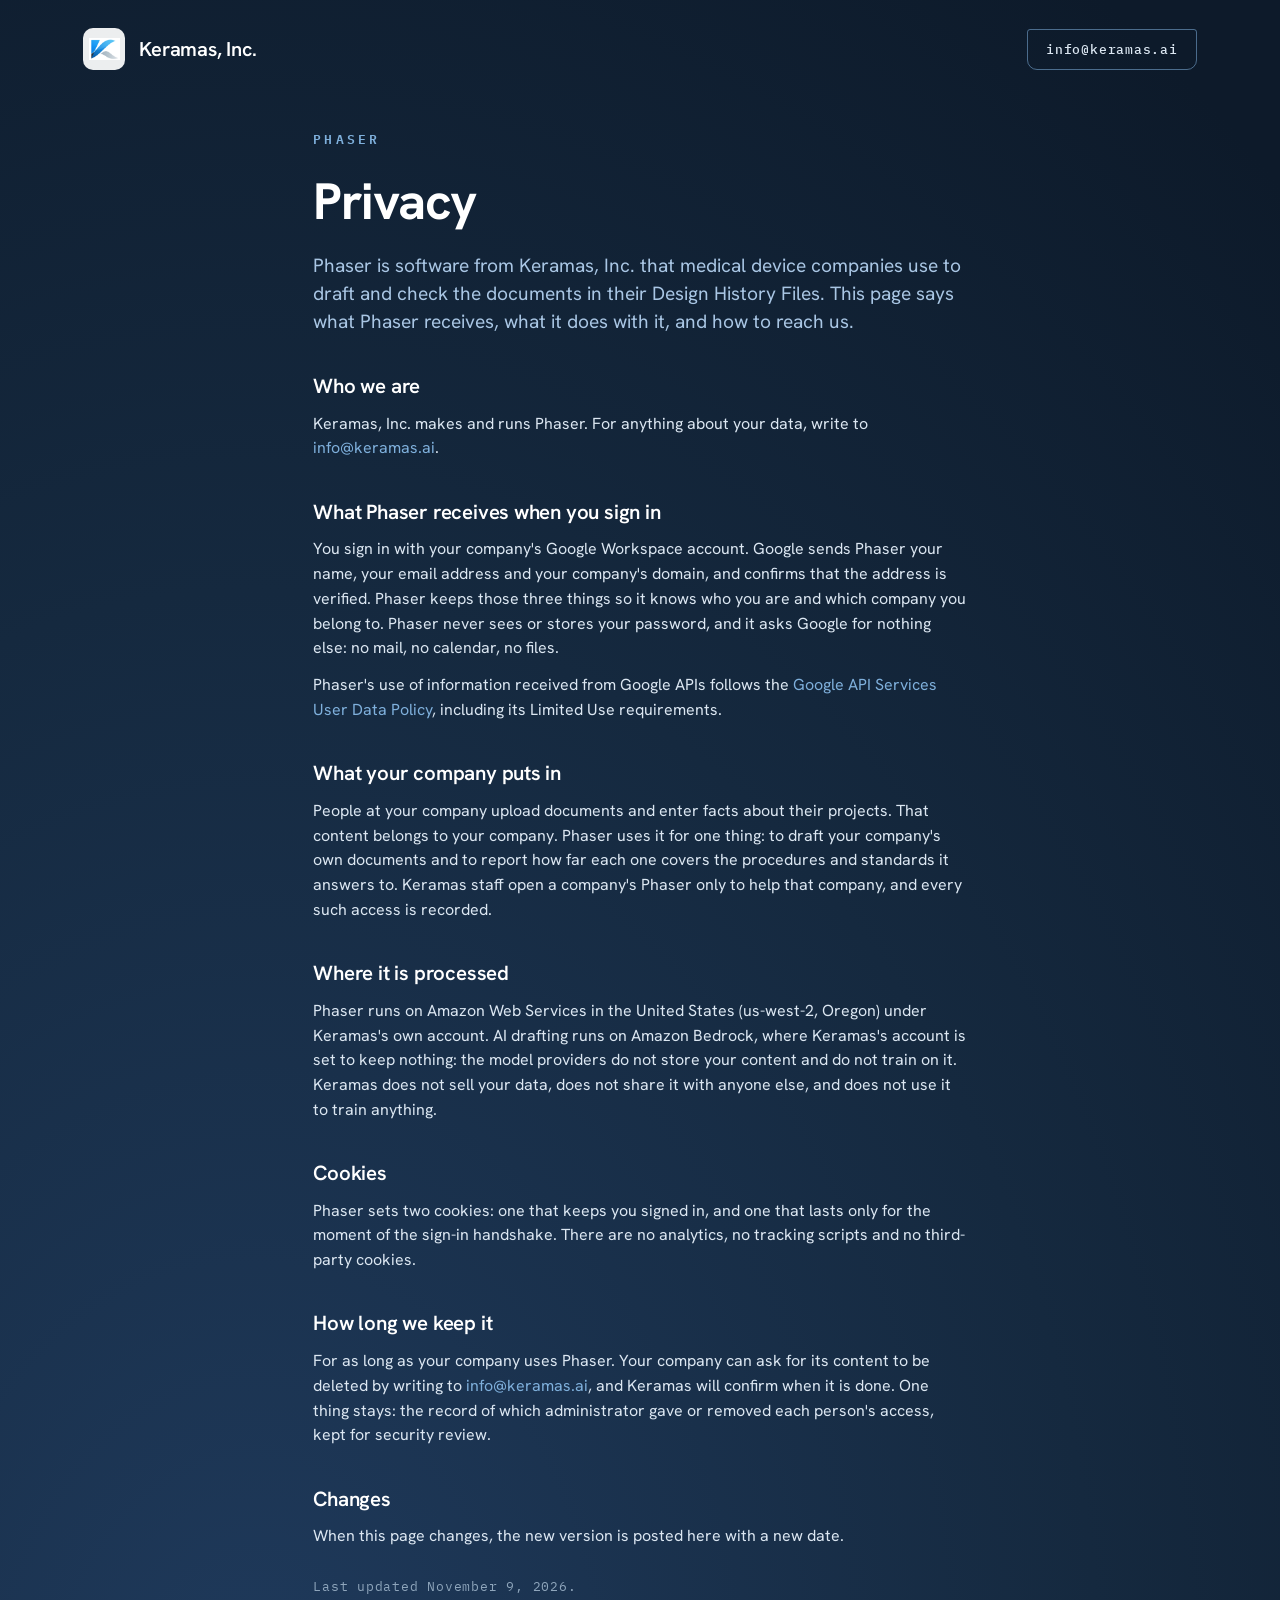
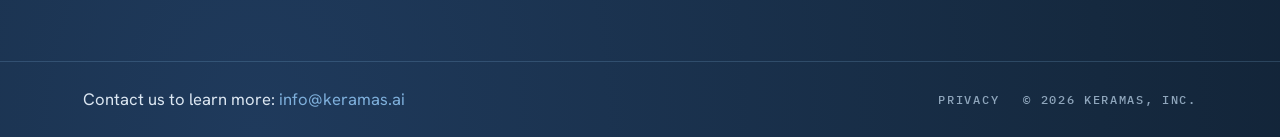
==== privacy.html @ 21192bdc "Add the Phaser privacy page and a Phaser section on the homepage Google publishes the Phaser OAuth c" ====
<!DOCTYPE html>
<html lang="en">
<head>
  <meta charset="utf-8">
  <meta name="viewport" content="width=device-width, initial-scale=1">
  <title>Privacy — Phaser by Keramas, Inc.</title>
  <meta name="description" content="What Phaser collects when you sign in with Google Workspace, what it does with your company's documents, and how to reach Keramas.">
  <link rel="canonical" href="https://keramas.ai/privacy.html">
  <meta name="theme-color" content="#0D1A2A">
  <link rel="icon" type="image/png" sizes="32x32" href="assets/favicon-32.png">
  <link rel="icon" type="image/png" sizes="64x64" href="assets/favicon-64.png">
  <link rel="apple-touch-icon" sizes="180x180" href="assets/apple-touch-icon.png">
  <link rel="preconnect" href="https://fonts.googleapis.com">
  <link rel="preconnect" href="https://fonts.gstatic.com" crossorigin>
  <link href="https://fonts.googleapis.com/css2?family=Hanken+Grotesk:wght@400;600;700&family=IBM+Plex+Mono:wght@500;600;700&display=swap" rel="stylesheet">
  <link rel="stylesheet" href="styles.css">
</head>
<body>
  <div class="page">
    <header class="header">
      <a class="brand" href="/" aria-label="Keramas, Inc. home">
        <span class="brand-chip"><img src="assets/keramas-logo.png" alt="Keramas, Inc." width="31" height="31"></span>
        <span class="brand-name">Keramas, Inc.</span>
      </a>
      <nav class="nav" aria-label="Primary">
        <a class="btn-email" href="mailto:info@keramas.ai">info@keramas.ai</a>
      </nav>
    </header>

    <main class="prose">
      <div class="eyebrow">PHASER</div>
      <h1>Privacy</h1>
      <p class="lede">Phaser is software from Keramas, Inc. that medical device companies use to draft and check the documents in their Design History Files. This page says what Phaser receives, what it does with it, and how to reach us.</p>

      <h2>Who we are</h2>
      <p>Keramas, Inc. makes and runs Phaser. For anything about your data, write to <a href="mailto:info@keramas.ai">info@keramas.ai</a>.</p>

      <h2>What Phaser receives when you sign in</h2>
      <p>You sign in with your company's Google Workspace account. Google sends Phaser your name, your email address and your company's domain, and confirms that the address is verified. Phaser keeps those three things so it knows who you are and which company you belong to. Phaser never sees or stores your password, and it asks Google for nothing else: no mail, no calendar, no files.</p>
      <p>Phaser's use of information received from Google APIs follows the <a href="https://developers.google.com/terms/api-services-user-data-policy">Google API Services User Data Policy</a>, including its Limited Use requirements.</p>

      <h2>What your company puts in</h2>
      <p>People at your company upload documents and enter facts about their projects. That content belongs to your company. Phaser uses it for one thing: to draft your company's own documents and to report how far each one covers the procedures and standards it answers to. Keramas staff open a company's Phaser only to help that company, and every such access is recorded.</p>

      <h2>Where it is processed</h2>
      <p>Phaser runs on Amazon Web Services in the United States (us-west-2, Oregon) under Keramas's own account. AI drafting runs on Amazon Bedrock, where Keramas's account is set to keep nothing: the model providers do not store your content and do not train on it. Keramas does not sell your data, does not share it with anyone else, and does not use it to train anything.</p>

      <h2>Cookies</h2>
      <p>Phaser sets two cookies: one that keeps you signed in, and one that lasts only for the moment of the sign-in handshake. There are no analytics, no tracking scripts and no third-party cookies.</p>

      <h2>How long we keep it</h2>
      <p>For as long as your company uses Phaser. Your company can ask for its content to be deleted by writing to <a href="mailto:info@keramas.ai">info@keramas.ai</a>, and Keramas will confirm when it is done. One thing stays: the record of which administrator gave or removed each person's access, kept for security review.</p>

      <h2>Changes</h2>
      <p>When this page changes, the new version is posted here with a new date.</p>
      <p class="dateline">Last updated November 9, 2026.</p>
    </main>

    <footer class="footer">
      <div class="footer-inner">
        <p class="contact">Contact us to learn more: <a href="mailto:info@keramas.ai">info@keramas.ai</a></p>
        <div class="footer-right">
          <a class="footer-link" href="/privacy.html">Privacy</a>
          <div class="copyright">© 2026 KERAMAS, INC.</div>
        </div>
      </div>
    </footer>
  </div>
</body>
</html>
---- styles.css ----
/* Keramas, Inc. landing page — production stylesheet
   Source of truth: design-handoff/README.md (high-fidelity, copy and tokens final). */

:root {
  --navy-deep: #0D1A2A;
  --navy-mid: #15293F;
  --navy-grad: #1F3A5C;
  --blue-strong: #2E75B6;
  --blue: #7FB0DC;
  --blue-light: #9BC4E8;
  --blue-sub: #A9C6E4;
  --white: #FFFFFF;
  --card-ink: #F4F6F9;
  --text: #DCE7F2;
  --muted: #8FA6BC;
  --hair-22: rgba(127,176,220,.22);
  --hair-32: rgba(127,176,220,.32);
  --hair-50: rgba(127,176,220,.5);
  --hair-55: rgba(127,176,220,.55);
  --pad-x: clamp(20px, 6.5vw, 100px);
  --font-sans: 'Hanken Grotesk', system-ui, -apple-system, sans-serif;
  --font-mono: 'IBM Plex Mono', ui-monospace, Menlo, monospace;
}

html, body { margin: 0; padding: 0; }
* { box-sizing: border-box; -webkit-font-smoothing: antialiased; }
body {
  background: var(--navy-deep);
  color: var(--white);
  font-family: var(--font-sans);
}
a { color: var(--blue); text-decoration: none; }
a:hover { color: var(--blue-light); }
button { font: inherit; }

/* ---------- Page shell + background ---------- */
.page {
  position: relative;
  min-height: 100vh;
  display: flex;
  flex-direction: column;
  overflow: hidden;
  background: radial-gradient(120% 120% at 20% 100%, #1f3a5c 0%, #15293f 55%, #0d1a2a 100%);
}
.bloom {
  position: absolute;
  top: -30%; right: -24%;
  width: 90%; aspect-ratio: 1;
  border-radius: 50%;
  background: radial-gradient(circle, rgba(155,196,232,.26) 0%, rgba(127,176,220,.10) 34%, rgba(127,176,220,0) 64%);
  pointer-events: none;
}
.graph {
  position: absolute; inset: 0;
  width: 100%; height: 100%;
  object-fit: cover;
  opacity: .42;
  pointer-events: none;
  -webkit-mask-image: linear-gradient(100deg, transparent 18%, #000 72%);
          mask-image: linear-gradient(100deg, transparent 18%, #000 72%);
}

/* ---------- Header ---------- */
.header {
  position: relative; z-index: 10;
  display: flex; align-items: center; justify-content: space-between;
  gap: 24px;
  padding: 28px var(--pad-x) 12px;
}
.brand { display: flex; align-items: center; gap: 14px; color: var(--white); }
.brand:hover { color: var(--white); }
.brand-chip {
  display: flex; align-items: center; justify-content: center; flex: none;
  width: 42px; height: 42px; border-radius: 10px;
  background: rgba(255,255,255,.92); overflow: hidden;
}
.brand-chip img { width: 31px; height: 31px; object-fit: contain; display: block; }
.brand-name {
  font-size: 20px; font-weight: 600; line-height: 1; letter-spacing: -.01em;
  color: var(--white); white-space: nowrap;
}

.nav { display: flex; align-items: center; gap: 32px; }
.btn-email {
  padding: 11px 18px;
  border: 1px solid var(--hair-55);
  border-radius: 3px 3px 10px 10px;
  font-family: var(--font-mono); font-size: 13px; font-weight: 500; letter-spacing: .06em;
  color: var(--text);
  transition: border-color .15s ease, color .15s ease, background .15s ease;
}
.btn-email:hover { border-color: var(--blue-light); color: var(--white); background: rgba(127,176,220,.08); }

@media (max-width: 759px) {
  .header { padding-top: 16px; gap: 12px; }
  .brand { gap: 10px; }
  .brand-name { font-size: 17px; }
  .btn-email { padding: 10px 12px; font-size: 12px; letter-spacing: .02em; }
}
@media (max-width: 359px) {
  .brand-name { display: none; }
}

/* ---------- Hero ---------- */
.hero {
  position: relative; z-index: 1;
  flex: 1;
  width: 100%; max-width: 1440px; margin: 0 auto;
  padding: clamp(28px, 5vw, 72px) var(--pad-x) clamp(40px, 5vw, 72px);
  display: grid;
  grid-template-columns: minmax(0, 1fr);
  align-items: start;
  align-content: center;
  gap: clamp(36px, 4.5vw, 64px);
}
.hero-text { min-width: 0; display: flex; flex-direction: column; }
.eyebrow {
  font-family: var(--font-mono);
  font-size: clamp(12px, 1.05vw, 15px); font-weight: 600; line-height: 1; letter-spacing: .24em;
  color: var(--blue);
  margin-bottom: clamp(20px, 2.2vw, 30px);
}
h1 {
  margin: 0; max-width: 1180px;
  font-size: clamp(34px, 5.6vw, 78px);
  line-height: 1.06; font-weight: 700; letter-spacing: -.03em;
  color: var(--white);
  text-wrap: pretty;
}
.subhead {
  margin: clamp(20px, 2.4vw, 34px) 0 0; max-width: 960px;
  font-size: clamp(18px, 2.4vw, 30px);
  line-height: 1.34; font-weight: 400;
  color: var(--blue-sub);
  text-wrap: pretty;
}

.cards {
  min-width: 0;
  display: grid;
  grid-template-columns: minmax(0, 1fr);
  gap: clamp(14px, 1.6vw, 24px);
}
.card {
  display: flex; flex-direction: column;
  gap: clamp(14px, 1.3vw, 18px);
  padding: clamp(22px, 2.2vw, 32px) clamp(22px, 2.3vw, 34px);
  background: var(--navy-mid);
  border: 1px solid var(--hair-50);
  border-top: 4px solid var(--blue);
  border-radius: 4px 4px 18px 18px;
  box-shadow: 0 28px 56px rgba(5,12,20,.42);
}
.card-label {
  font-family: var(--font-mono);
  font-size: clamp(12px, 1.05vw, 15px); font-weight: 700; line-height: 1; letter-spacing: .12em;
  color: var(--blue);
}
.card p {
  margin: 0;
  font-size: clamp(17px, 2.1vw, 25px);
  line-height: 1.34;
  color: var(--card-ink);
  text-wrap: pretty;
}

/* Tablet: 760–1079px — cards side by side under the headline */
@media (min-width: 760px) and (max-width: 1079px) {
  .cards { grid-template-columns: repeat(2, minmax(0, 1fr)); }
}

/* Desktop: >= 1080px — two-column hero */
@media (min-width: 1080px) {
  .hero {
    grid-template-columns: minmax(0, 1.45fr) minmax(0, 1fr);
    align-items: center;
    gap: clamp(40px, 4.5vw, 80px);
  }
  h1 { font-size: clamp(40px, 4.3vw, 66px); }
  .subhead { font-size: clamp(19px, 1.75vw, 27px); }
  .card p { font-size: clamp(18px, 1.5vw, 23px); }
}

/* ---------- Product section (index) ---------- */
.product { position: relative; z-index: 1; border-top: 1px solid var(--hair-22); }
.product-inner {
  max-width: 1440px; margin: 0 auto;
  padding: clamp(36px, 4vw, 64px) var(--pad-x);
}
.product h2 {
  margin: 0; max-width: 900px;
  font-size: clamp(24px, 2.6vw, 38px);
  line-height: 1.15; font-weight: 700; letter-spacing: -.02em;
  color: var(--white);
  text-wrap: pretty;
}
.product p {
  margin: clamp(16px, 1.6vw, 22px) 0 0; max-width: 820px;
  font-size: clamp(16px, 1.3vw, 20px);
  line-height: 1.5;
  color: var(--text);
  text-wrap: pretty;
}

/* ---------- Prose pages (privacy) ---------- */
.prose {
  position: relative; z-index: 1;
  flex: 1;
  width: 100%; max-width: 820px; margin: 0 auto;
  padding: clamp(28px, 4vw, 56px) var(--pad-x) clamp(48px, 5vw, 80px);
}
.prose h1 {
  font-size: clamp(32px, 4vw, 52px);
  max-width: none;
}
.prose .lede {
  margin: clamp(16px, 1.8vw, 24px) 0 0;
  font-size: clamp(17px, 1.5vw, 22px);
  line-height: 1.45;
  color: var(--blue-sub);
  text-wrap: pretty;
}
.prose h2 {
  margin: clamp(32px, 3vw, 44px) 0 0;
  font-size: clamp(19px, 1.6vw, 24px);
  line-height: 1.25; font-weight: 600; letter-spacing: -.01em;
  color: var(--white);
}
.prose p { margin: 12px 0 0; font-size: clamp(16px, 1.2vw, 18px); line-height: 1.55; color: var(--text); }
.prose .dateline { font-family: var(--font-mono); font-size: 13px; letter-spacing: .06em; color: var(--muted); margin-top: 28px; }

/* ---------- Footer ---------- */
.footer { position: relative; z-index: 1; border-top: 1px solid var(--hair-22); }
.footer-inner {
  max-width: 1440px; margin: 0 auto;
  padding: clamp(20px, 2vw, 28px) var(--pad-x) clamp(24px, 2vw, 28px);
  display: flex; flex-wrap: wrap; align-items: center; justify-content: space-between;
  gap: 12px 32px;
}
.contact { margin: 0; font-size: clamp(16px, 1.3vw, 19px); line-height: 1.4; color: var(--text); }
.contact a { color: var(--blue); }
.contact a:hover { color: var(--blue-light); }
.footer-right { display: flex; align-items: center; gap: 24px; }
.footer-link {
  font-family: var(--font-mono);
  font-size: 12px; font-weight: 500; letter-spacing: .14em;
  text-transform: uppercase;
  color: var(--muted);
}
.footer-link:hover { color: var(--blue-light); }
.copyright {
  font-family: var(--font-mono);
  font-size: 12px; font-weight: 500; letter-spacing: .14em;
  color: var(--muted);
}

/* ---------- Entrance motion ---------- */
@keyframes rise {
  from { opacity: 0; transform: translateY(24px); }
  to   { opacity: 1; transform: none; }
}
.rise {
  animation: rise 720ms cubic-bezier(.2,.7,.2,1) backwards;
  animation-delay: calc(80ms + var(--i, 0) * 120ms);
}
@media (prefers-reduced-motion: reduce) {
  .rise { animation: none; }
  .btn-email { transition: none; }
}
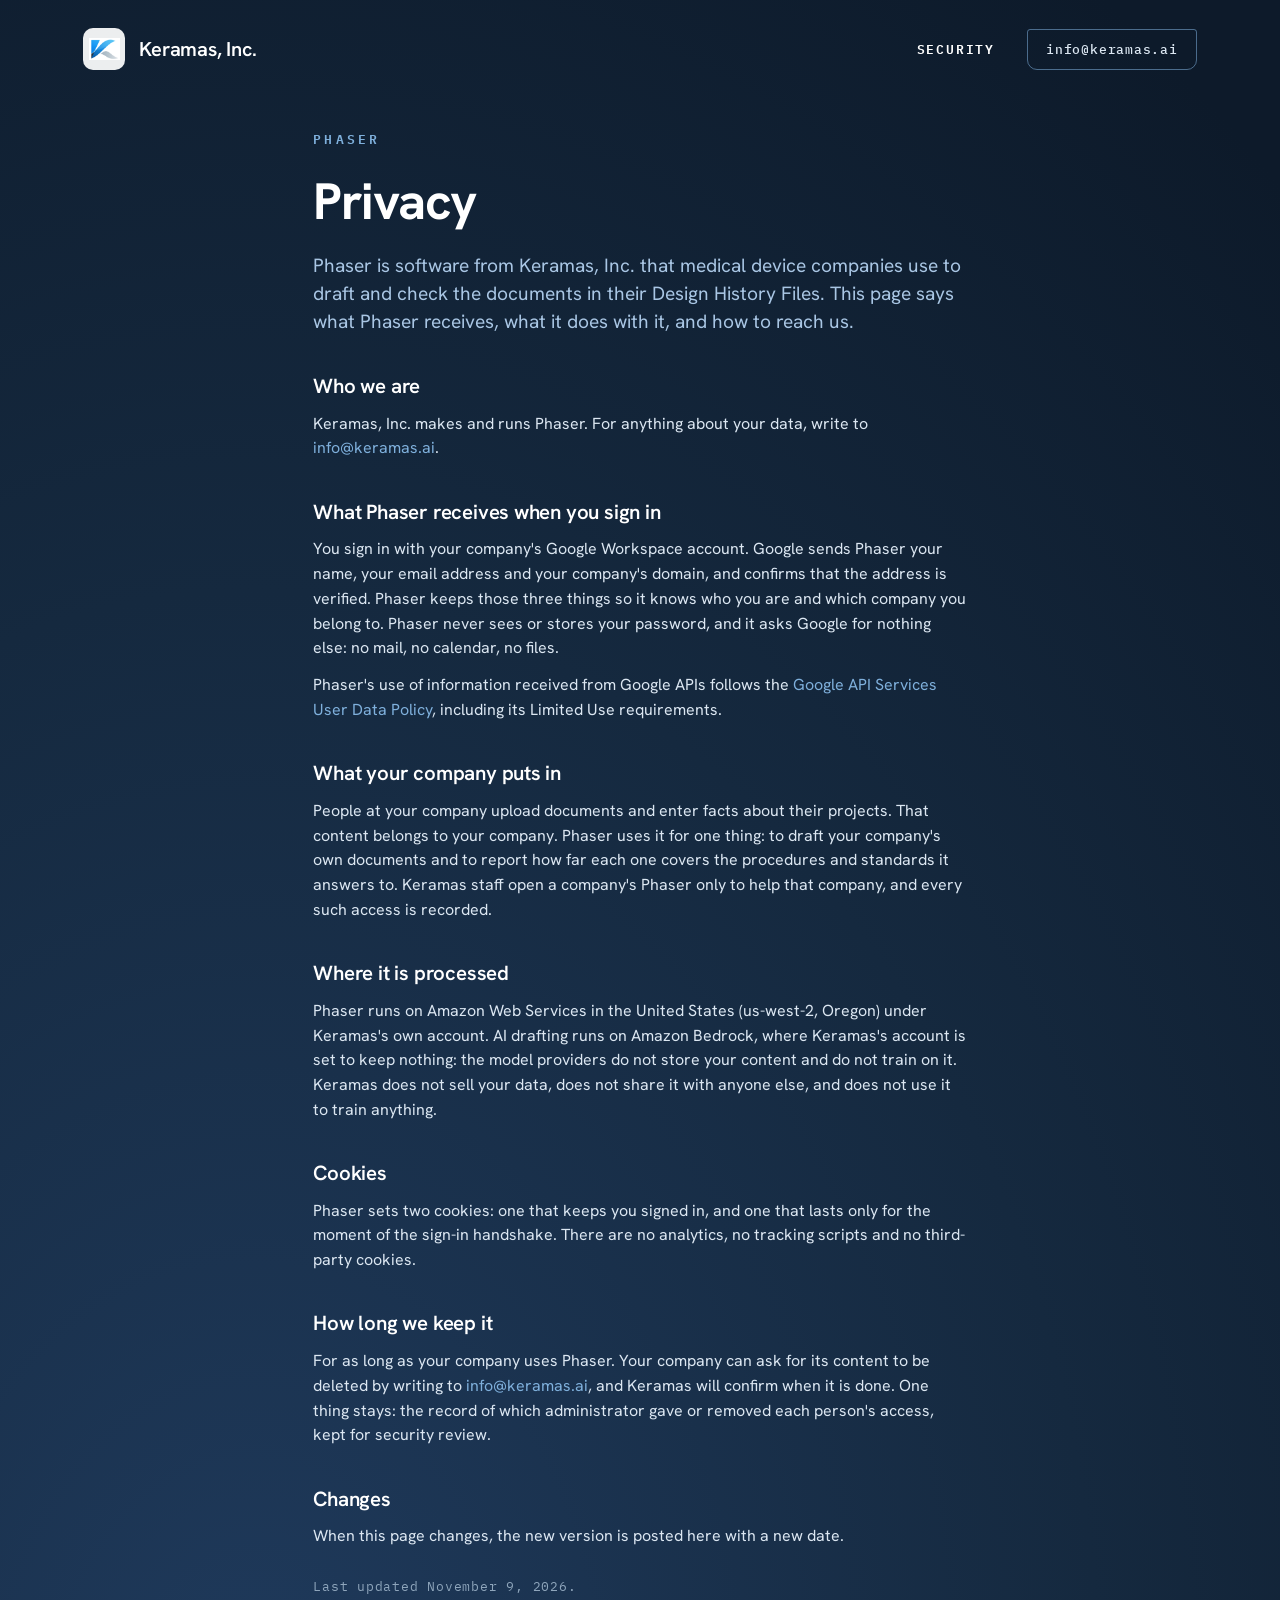
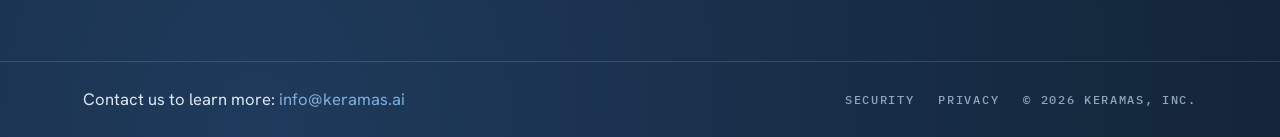
==== commit 5c2be38f: "Add the Phaser security page and link it from every page CISOs and IT leads want to know how Phaser " ====
--- a/privacy.html
+++ b/privacy.html
@@ -23,6 +23,7 @@
         <span class="brand-name">Keramas, Inc.</span>
       </a>
       <nav class="nav" aria-label="Primary">
+        <a class="nav-link" href="/security.html">Security</a>
         <a class="btn-email" href="mailto:info@keramas.ai">info@keramas.ai</a>
       </nav>
     </header>
@@ -60,6 +61,7 @@
       <div class="footer-inner">
         <p class="contact">Contact us to learn more: <a href="mailto:info@keramas.ai">info@keramas.ai</a></p>
         <div class="footer-right">
+          <a class="footer-link" href="/security.html">Security</a>
           <a class="footer-link" href="/privacy.html">Privacy</a>
           <div class="copyright">© 2026 KERAMAS, INC.</div>
         </div>
--- a/styles.css
+++ b/styles.css
@@ -81,7 +81,14 @@
 }
 
 .nav { display: flex; align-items: center; gap: 32px; }
+.nav-link {
+  font-family: var(--font-mono); font-size: 13px; font-weight: 600; letter-spacing: .14em;
+  text-transform: uppercase;
+  color: var(--white);
+}
+.nav-link:hover { color: var(--blue-light); }
 .btn-email {
+  display: inline-block;
   padding: 11px 18px;
   border: 1px solid var(--hair-55);
   border-radius: 3px 3px 10px 10px;
@@ -93,11 +100,13 @@
 
 @media (max-width: 759px) {
   .header { padding-top: 16px; gap: 12px; }
+  .nav { gap: 14px; }
+  .nav-link { font-size: 12px; letter-spacing: .08em; }
   .brand { gap: 10px; }
   .brand-name { font-size: 17px; }
   .btn-email { padding: 10px 12px; font-size: 12px; letter-spacing: .02em; }
 }
-@media (max-width: 359px) {
+@media (max-width: 479px) {
   .brand-name { display: none; }
 }
 
@@ -227,6 +236,7 @@
   color: var(--white);
 }
 .prose p { margin: 12px 0 0; font-size: clamp(16px, 1.2vw, 18px); line-height: 1.55; color: var(--text); }
+.prose .cta { margin-top: 24px; }
 .prose .dateline { font-family: var(--font-mono); font-size: 13px; letter-spacing: .06em; color: var(--muted); margin-top: 28px; }
 
 /* ---------- Footer ---------- */
@@ -240,7 +250,7 @@
 .contact { margin: 0; font-size: clamp(16px, 1.3vw, 19px); line-height: 1.4; color: var(--text); }
 .contact a { color: var(--blue); }
 .contact a:hover { color: var(--blue-light); }
-.footer-right { display: flex; align-items: center; gap: 24px; }
+.footer-right { display: flex; flex-wrap: wrap; align-items: center; gap: 8px 24px; }
 .footer-link {
   font-family: var(--font-mono);
   font-size: 12px; font-weight: 500; letter-spacing: .14em;
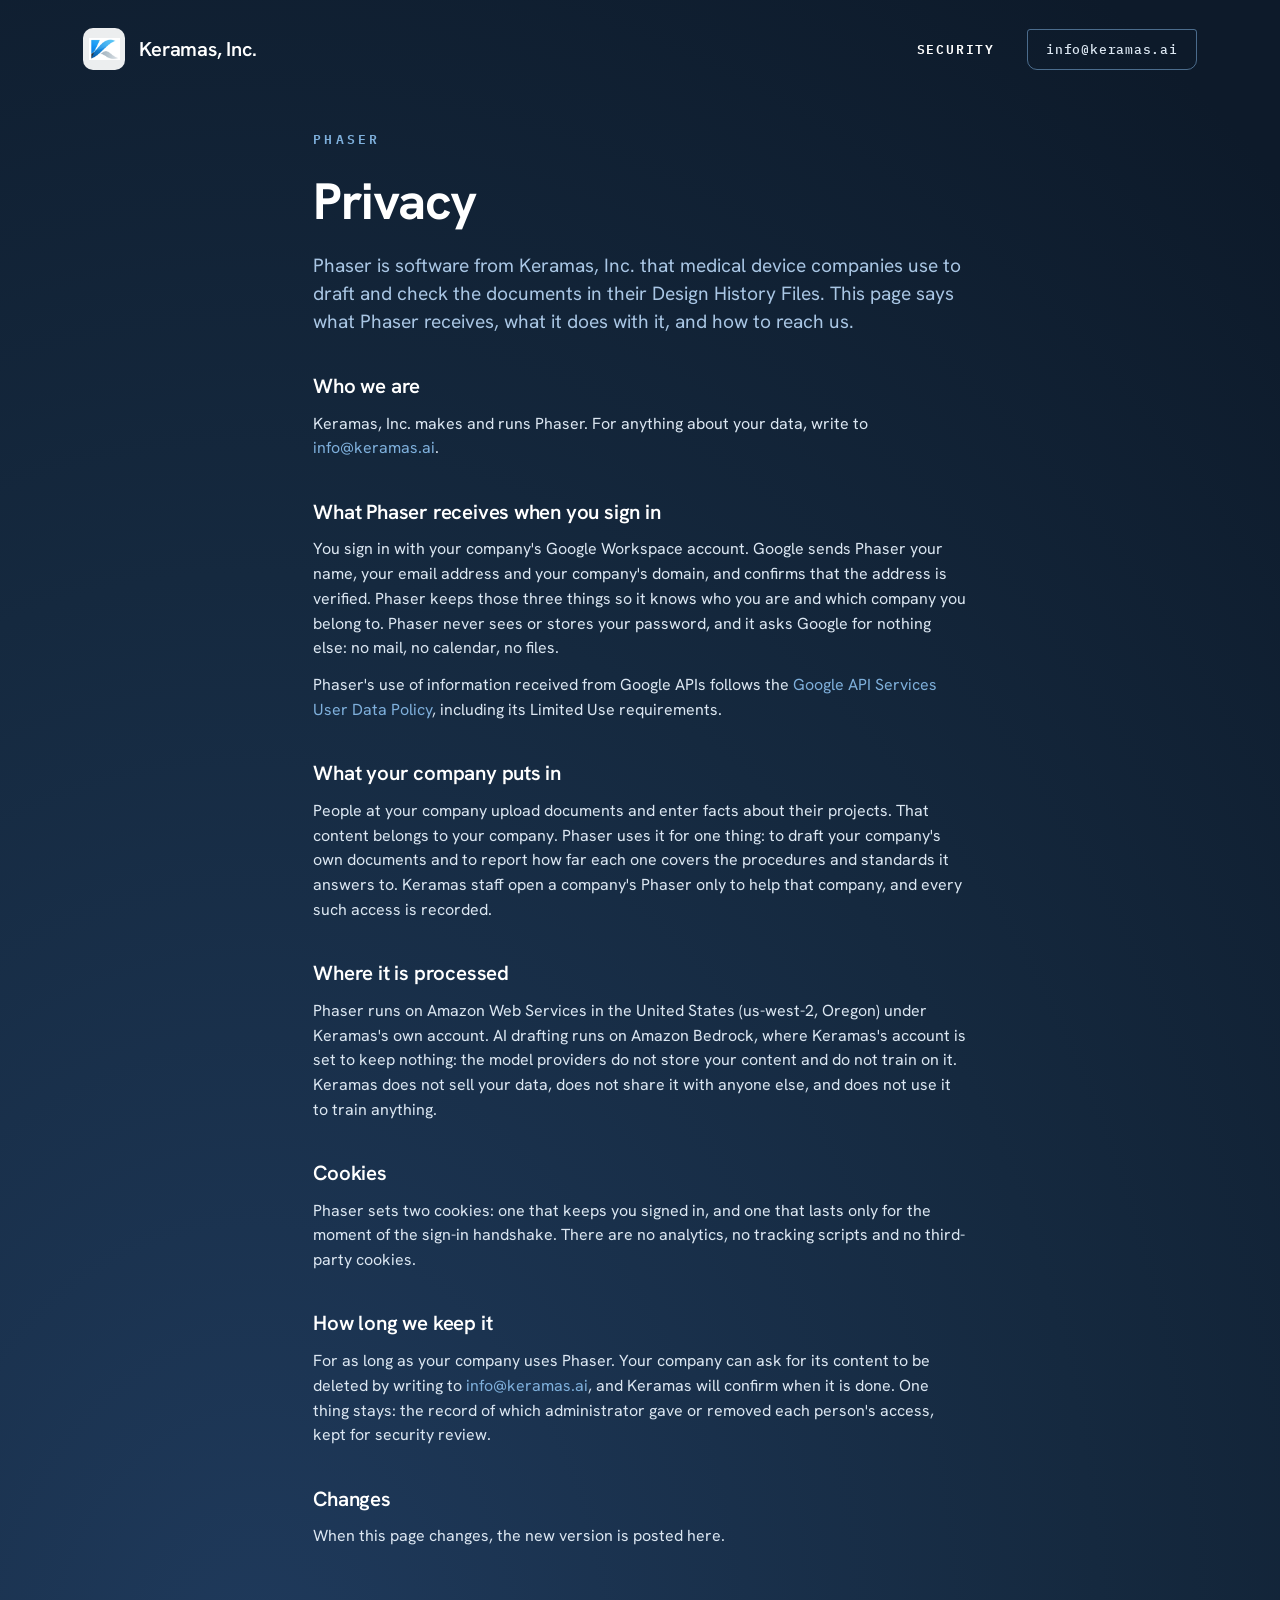
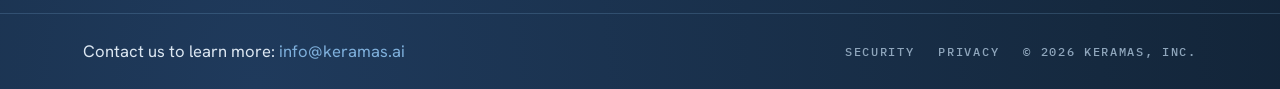
==== commit 5f518e59: "Drop the last-updated line from the privacy page A dated line makes the page look stale once the dat" ====
--- a/privacy.html
+++ b/privacy.html
@@ -53,8 +53,7 @@
       <p>For as long as your company uses Phaser. Your company can ask for its content to be deleted by writing to <a href="mailto:info@keramas.ai">info@keramas.ai</a>, and Keramas will confirm when it is done. One thing stays: the record of which administrator gave or removed each person's access, kept for security review.</p>
 
       <h2>Changes</h2>
-      <p>When this page changes, the new version is posted here with a new date.</p>
-      <p class="dateline">Last updated November 9, 2026.</p>
+      <p>When this page changes, the new version is posted here.</p>
     </main>
 
     <footer class="footer">
--- a/styles.css
+++ b/styles.css
@@ -236,8 +236,9 @@
   color: var(--white);
 }
 .prose p { margin: 12px 0 0; font-size: clamp(16px, 1.2vw, 18px); line-height: 1.55; color: var(--text); }
-.prose .cta { margin-top: 24px; }
-.prose .dateline { font-family: var(--font-mono); font-size: 13px; letter-spacing: .06em; color: var(--muted); margin-top: 28px; }
+.prose ul { margin: 24px 0; padding-left: 1.2em; }
+.prose li { margin-top: 12px; font-size: clamp(16px, 1.2vw, 18px); line-height: 1.55; color: var(--text); }
+.prose li strong { font-weight: 600; color: var(--white); }
 
 /* ---------- Footer ---------- */
 .footer { position: relative; z-index: 1; border-top: 1px solid var(--hair-22); }
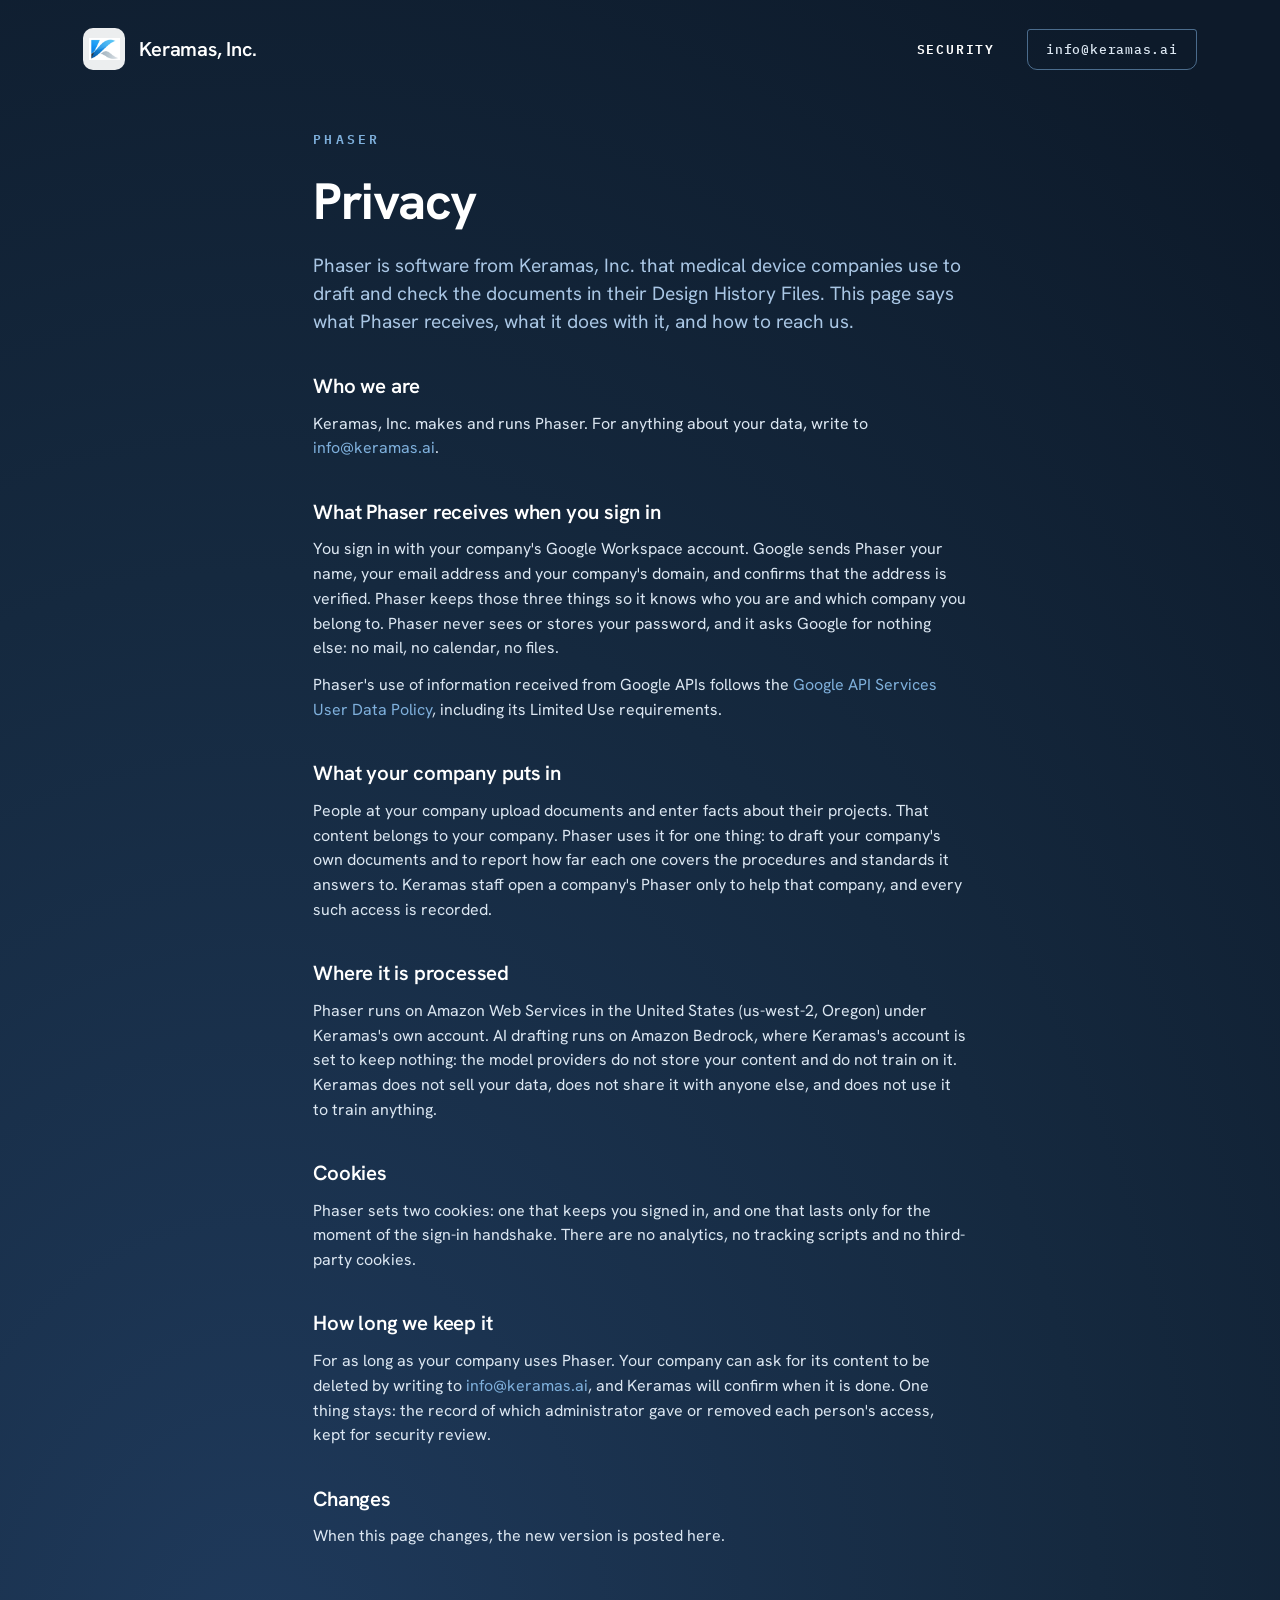
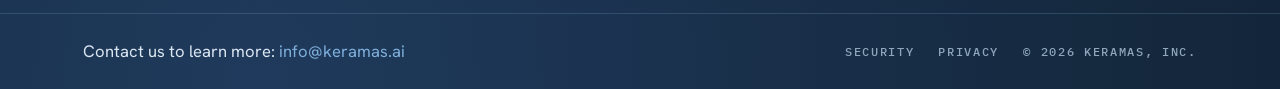
==== commit ff210280: "Keep the footer copyright year current A static year reads as last year's from January. One line of " ====
--- a/privacy.html
+++ b/privacy.html
@@ -62,10 +62,11 @@
         <div class="footer-right">
           <a class="footer-link" href="/security.html">Security</a>
           <a class="footer-link" href="/privacy.html">Privacy</a>
-          <div class="copyright">© 2026 KERAMAS, INC.</div>
+          <div class="copyright">© <span id="year">2026</span> KERAMAS, INC.</div>
         </div>
       </div>
     </footer>
   </div>
+  <script>document.getElementById('year').textContent = new Date().getFullYear();</script>
 </body>
 </html>
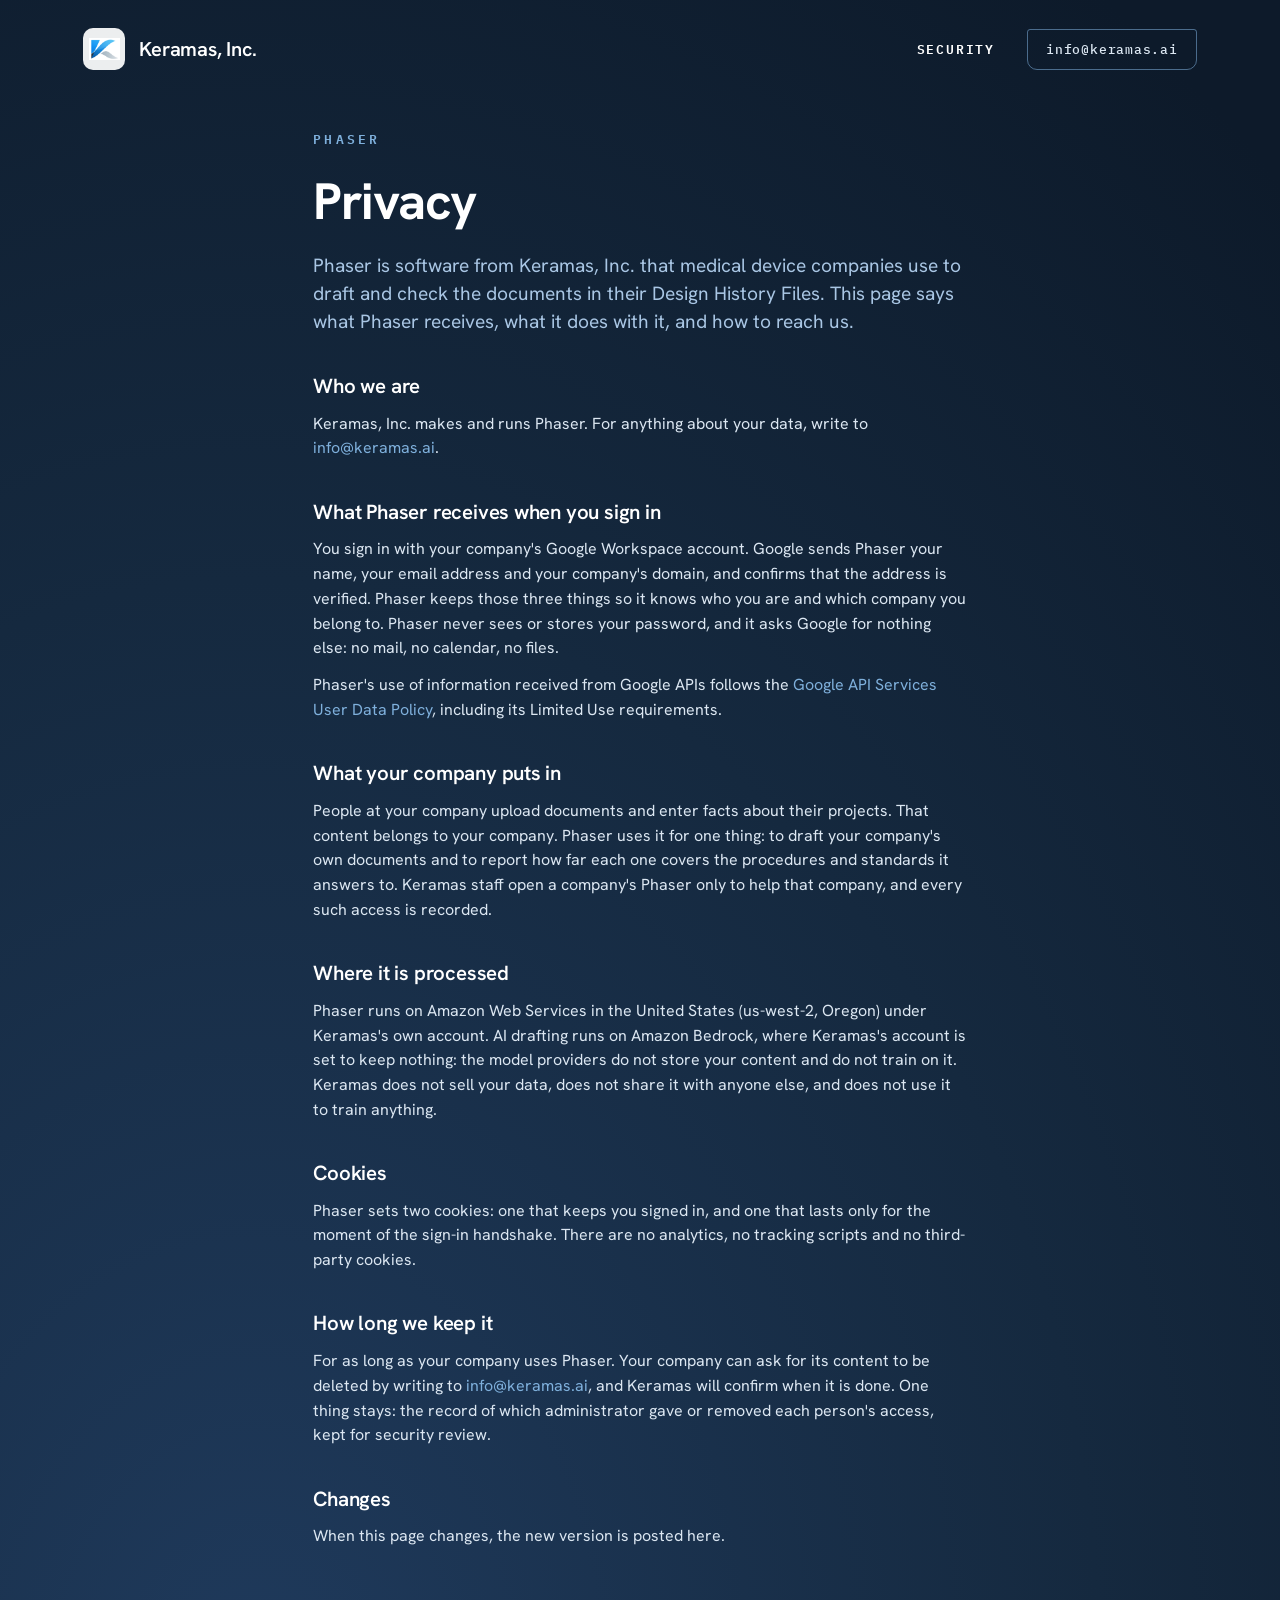
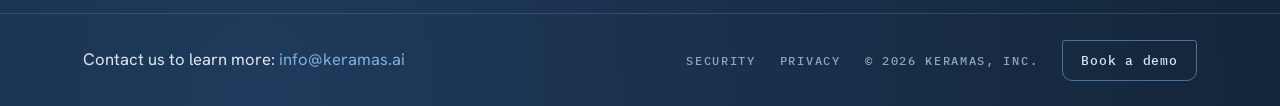
==== commit 7e7a2530: "Put the Book a demo button in every page's footer The Security and Privacy footers now match the hom" ====
--- a/privacy.html
+++ b/privacy.html
@@ -63,6 +63,7 @@
           <a class="footer-link" href="/security.html">Security</a>
           <a class="footer-link" href="/privacy.html">Privacy</a>
           <div class="copyright">© <span id="year">2026</span> KERAMAS, INC.</div>
+          <a class="btn-email" href="mailto:info@keramas.ai?subject=Phaser%20demo">Book a demo</a>
         </div>
       </div>
     </footer>
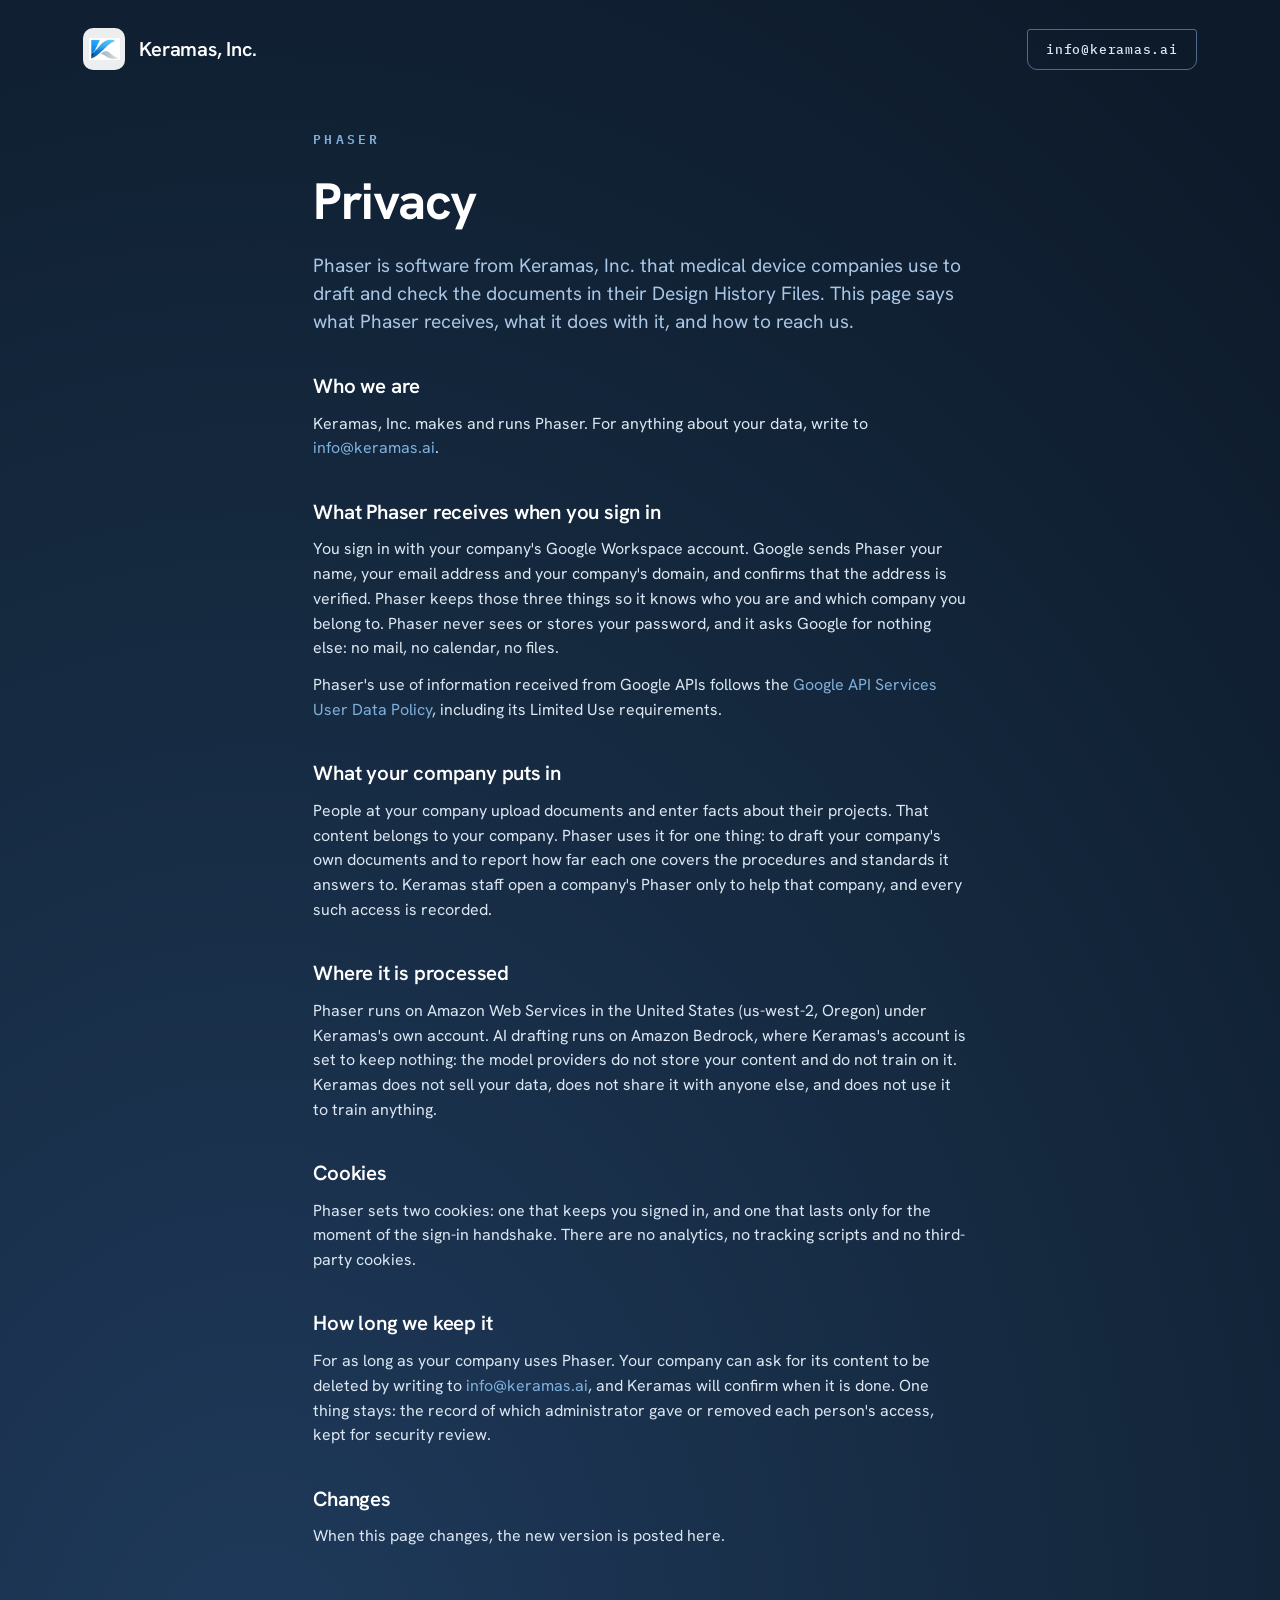
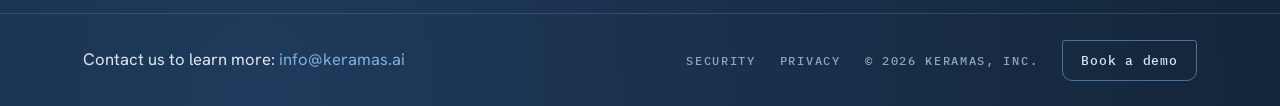
==== commit ae409d25: "Remove the Security link from the header Each header is back to the logo and company name on the lef" ====
--- a/privacy.html
+++ b/privacy.html
@@ -23,7 +23,6 @@
         <span class="brand-name">Keramas, Inc.</span>
       </a>
       <nav class="nav" aria-label="Primary">
-        <a class="nav-link" href="/security.html">Security</a>
         <a class="btn-email" href="mailto:info@keramas.ai">info@keramas.ai</a>
       </nav>
     </header>
--- a/styles.css
+++ b/styles.css
@@ -81,12 +81,6 @@
 }
 
 .nav { display: flex; align-items: center; gap: 32px; }
-.nav-link {
-  font-family: var(--font-mono); font-size: 13px; font-weight: 600; letter-spacing: .14em;
-  text-transform: uppercase;
-  color: var(--white);
-}
-.nav-link:hover { color: var(--blue-light); }
 .btn-email {
   display: inline-block;
   padding: 11px 18px;
@@ -100,13 +94,11 @@
 
 @media (max-width: 759px) {
   .header { padding-top: 16px; gap: 12px; }
-  .nav { gap: 14px; }
-  .nav-link { font-size: 12px; letter-spacing: .08em; }
   .brand { gap: 10px; }
   .brand-name { font-size: 17px; }
   .btn-email { padding: 10px 12px; font-size: 12px; letter-spacing: .02em; }
 }
-@media (max-width: 479px) {
+@media (max-width: 359px) {
   .brand-name { display: none; }
 }
 
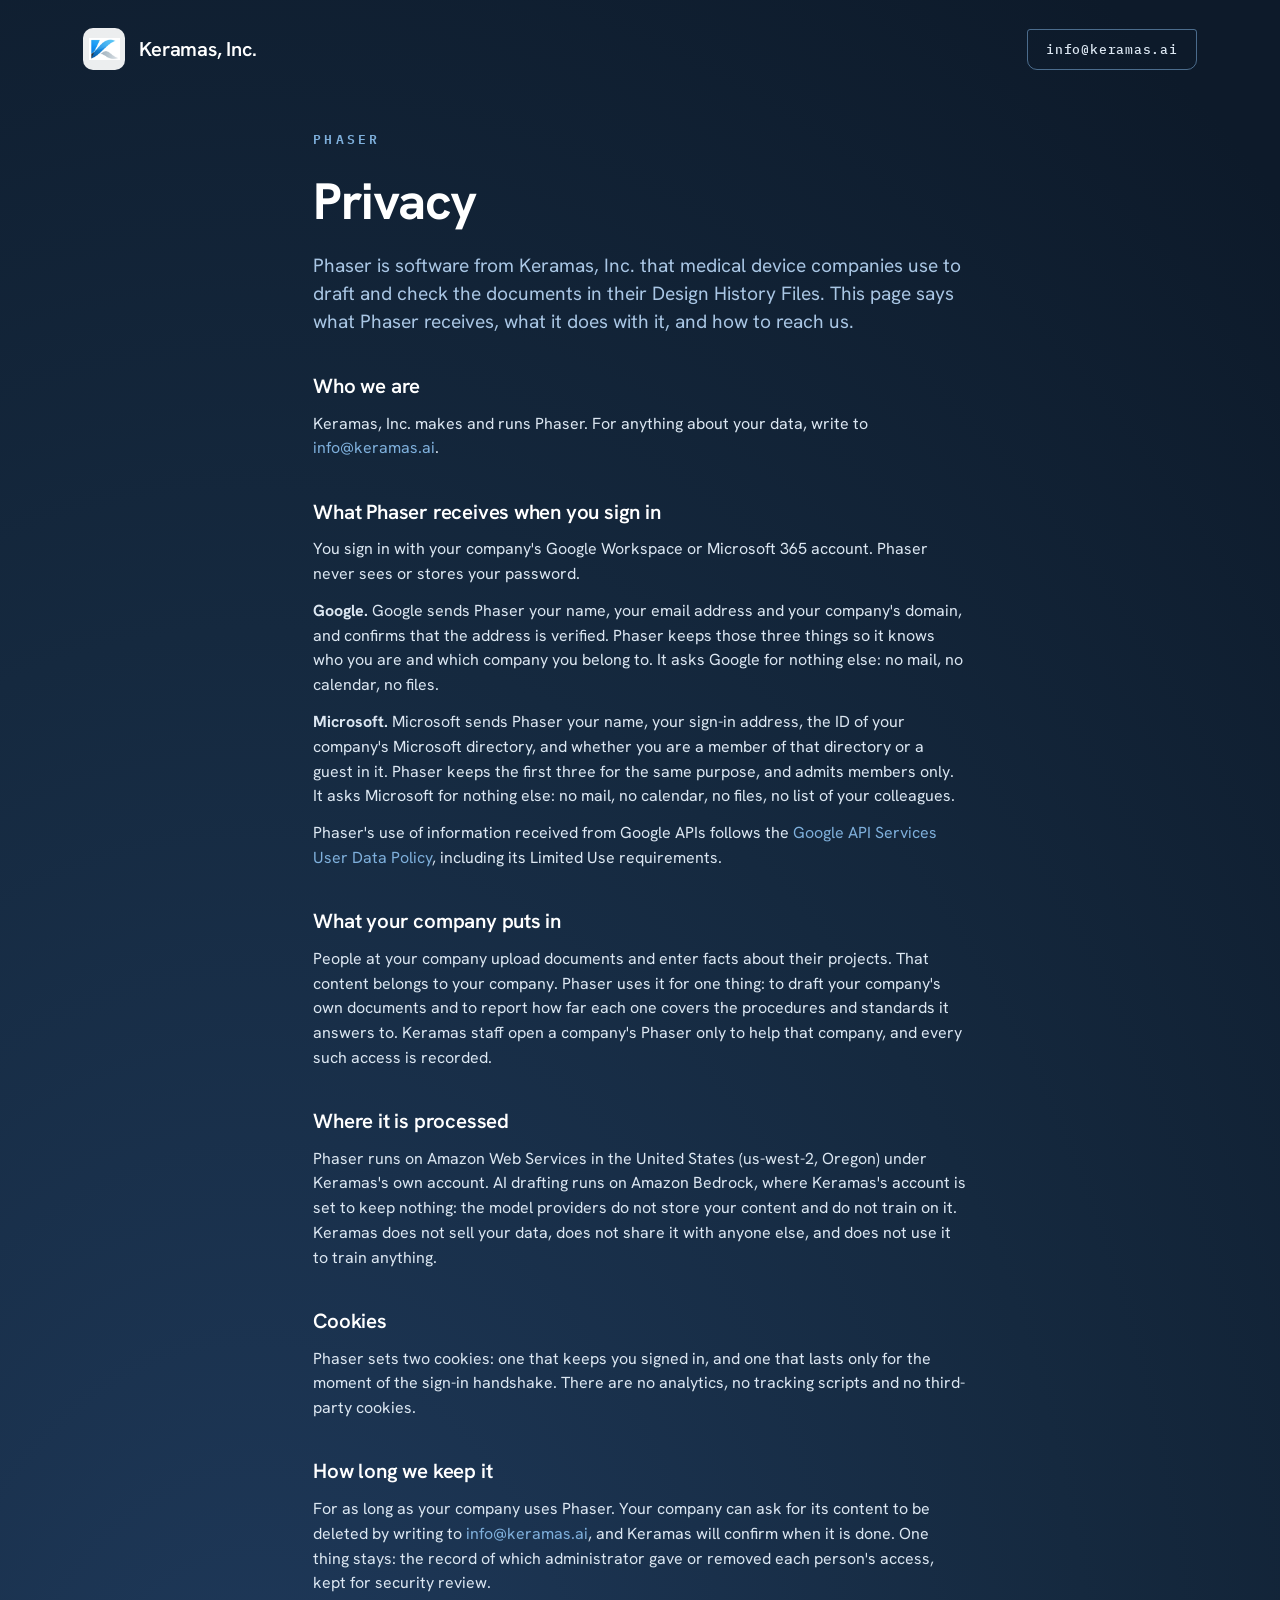
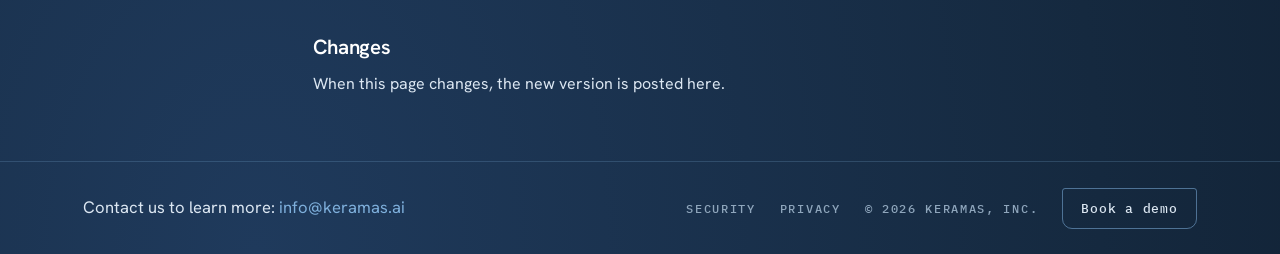
==== commit 8f675a29: "Say Microsoft 365 sign-in is supported and what it sends Phaser" ====
--- a/privacy.html
+++ b/privacy.html
@@ -4,7 +4,7 @@
   <meta charset="utf-8">
   <meta name="viewport" content="width=device-width, initial-scale=1">
   <title>Privacy — Phaser by Keramas, Inc.</title>
-  <meta name="description" content="What Phaser collects when you sign in with Google Workspace, what it does with your company's documents, and how to reach Keramas.">
+  <meta name="description" content="What Phaser collects when you sign in with Google Workspace or Microsoft 365, what it does with your company's documents, and how to reach Keramas.">
   <link rel="canonical" href="https://keramas.ai/privacy.html">
   <meta name="theme-color" content="#0D1A2A">
   <link rel="icon" type="image/png" sizes="32x32" href="assets/favicon-32.png">
@@ -36,7 +36,9 @@
       <p>Keramas, Inc. makes and runs Phaser. For anything about your data, write to <a href="mailto:info@keramas.ai">info@keramas.ai</a>.</p>
 
       <h2>What Phaser receives when you sign in</h2>
-      <p>You sign in with your company's Google Workspace account. Google sends Phaser your name, your email address and your company's domain, and confirms that the address is verified. Phaser keeps those three things so it knows who you are and which company you belong to. Phaser never sees or stores your password, and it asks Google for nothing else: no mail, no calendar, no files.</p>
+      <p>You sign in with your company's Google Workspace or Microsoft 365 account. Phaser never sees or stores your password.</p>
+      <p><strong>Google.</strong> Google sends Phaser your name, your email address and your company's domain, and confirms that the address is verified. Phaser keeps those three things so it knows who you are and which company you belong to. It asks Google for nothing else: no mail, no calendar, no files.</p>
+      <p><strong>Microsoft.</strong> Microsoft sends Phaser your name, your sign-in address, the ID of your company's Microsoft directory, and whether you are a member of that directory or a guest in it. Phaser keeps the first three for the same purpose, and admits members only. It asks Microsoft for nothing else: no mail, no calendar, no files, no list of your colleagues.</p>
       <p>Phaser's use of information received from Google APIs follows the <a href="https://developers.google.com/terms/api-services-user-data-policy">Google API Services User Data Policy</a>, including its Limited Use requirements.</p>
 
       <h2>What your company puts in</h2>
